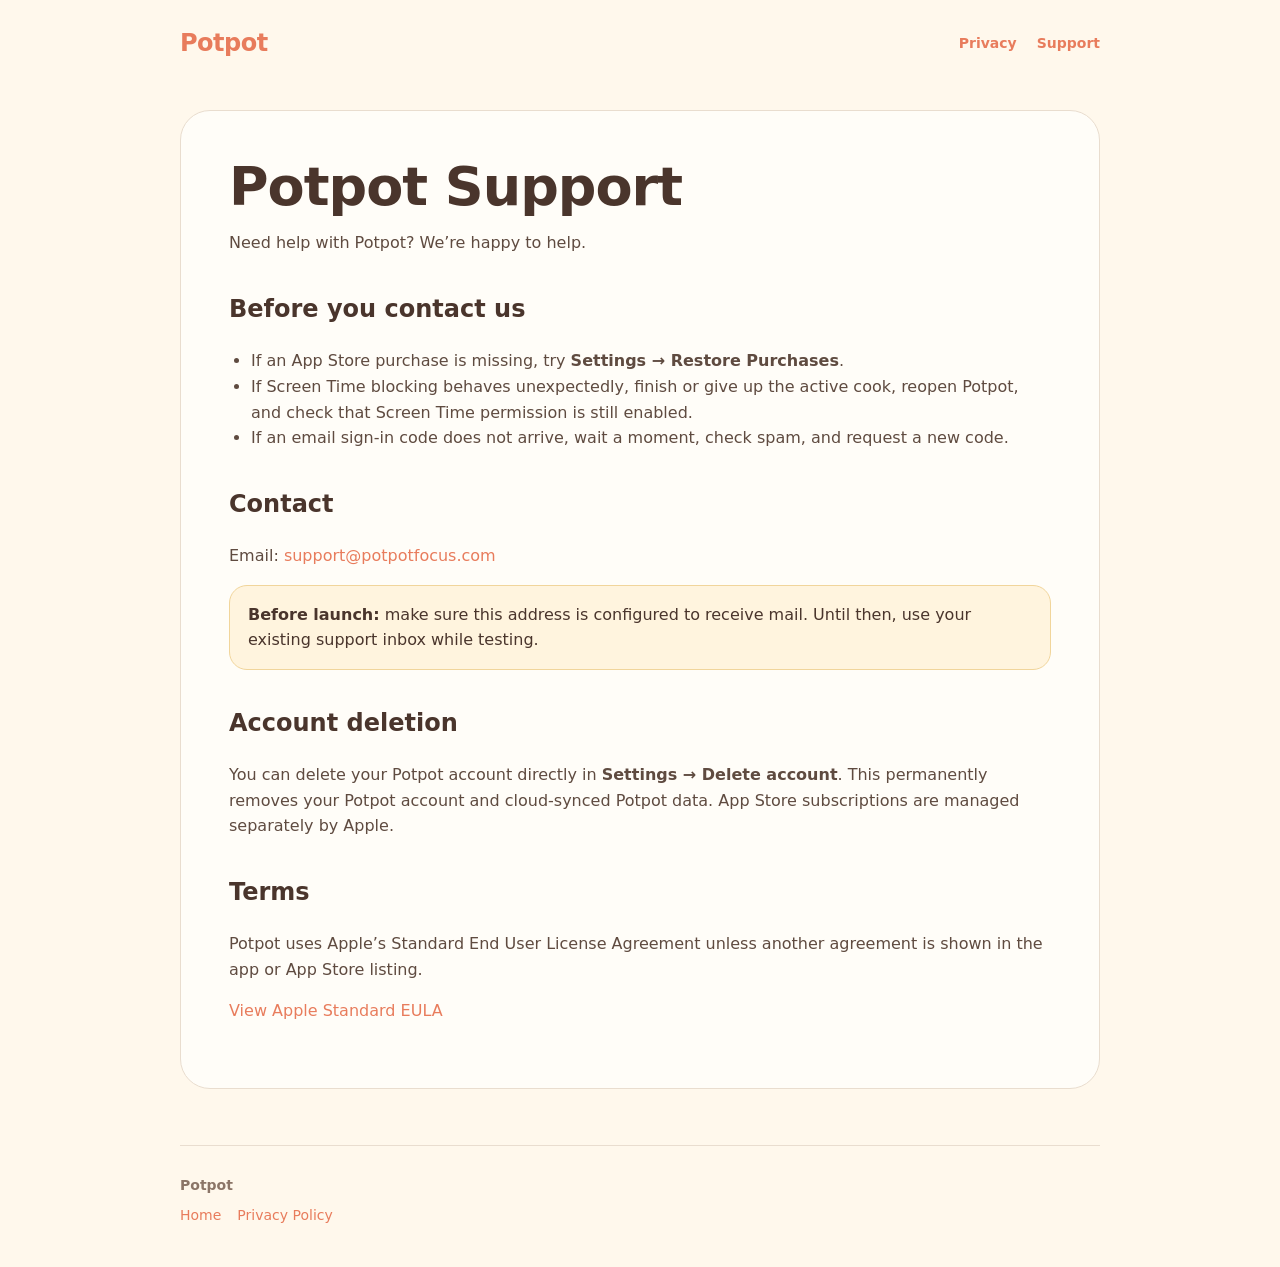
==== support.html @ f826f235 "Add Potpot website" ====
<!doctype html>
<html lang="en">
<head>
  <meta charset="utf-8" />
  <meta name="viewport" content="width=device-width,initial-scale=1" />
  <title>Support — Potpot</title>
  <meta name="description" content="Get support for Potpot." />
  <link rel="stylesheet" href="styles.css" />
</head>
<body>
  <div class="wrap">
    <nav><a class="brand" href="index.html">Potpot</a><div class="navlinks"><a href="privacy.html">Privacy</a><a href="support.html">Support</a></div></nav>
    <main class="content">
      <h1>Potpot Support</h1>
      <p>Need help with Potpot? We’re happy to help.</p>

      <h2>Before you contact us</h2>
      <ul>
        <li>If an App Store purchase is missing, try <strong>Settings → Restore Purchases</strong>.</li>
        <li>If Screen Time blocking behaves unexpectedly, finish or give up the active cook, reopen Potpot, and check that Screen Time permission is still enabled.</li>
        <li>If an email sign-in code does not arrive, wait a moment, check spam, and request a new code.</li>
      </ul>

      <h2>Contact</h2>
      <p>Email: <a href="mailto:support@potpotfocus.com">support@potpotfocus.com</a></p>
      <div class="note"><strong>Before launch:</strong> make sure this address is configured to receive mail. Until then, use your existing support inbox while testing.</div>

      <h2>Account deletion</h2>
      <p>You can delete your Potpot account directly in <strong>Settings → Delete account</strong>. This permanently removes your Potpot account and cloud-synced Potpot data. App Store subscriptions are managed separately by Apple.</p>

      <h2>Terms</h2>
      <p>Potpot uses Apple’s Standard End User License Agreement unless another agreement is shown in the app or App Store listing.</p>
      <p><a href="https://www.apple.com/legal/internet-services/itunes/dev/stdeula/">View Apple Standard EULA</a></p>
    </main>
    <footer><strong>Potpot</strong><div class="footerlinks"><a href="index.html">Home</a><a href="privacy.html">Privacy Policy</a></div></footer>
  </div>
</body>
</html>
---- styles.css ----
:root {
  --cream: #FFF8EC;
  --paper: #FFFDF8;
  --ink: #4A352C;
  --soft-ink: #8B7567;
  --terracotta: #E87C5C;
  --peach: #F7B49F;
  --mustard: #F6C64F;
  --line: #E9DDCF;
  --green: #7FA56A;
}
* { box-sizing: border-box; }
html { scroll-behavior: smooth; }
body {
  margin: 0;
  background: var(--cream);
  color: var(--ink);
  font-family: ui-rounded, "SF Pro Rounded", "Avenir Next", system-ui, -apple-system, BlinkMacSystemFont, "Segoe UI", sans-serif;
  line-height: 1.6;
}
a { color: var(--terracotta); text-decoration: none; }
a:hover { text-decoration: underline; }
.wrap { width: min(920px, calc(100% - 40px)); margin: 0 auto; }
nav { display:flex; justify-content:space-between; align-items:center; padding:24px 0; }
.brand { font-weight: 850; font-size: 24px; letter-spacing: -0.5px; }
.navlinks { display:flex; gap:20px; font-weight:650; font-size:14px; }
.hero { padding: 72px 0 56px; text-align:center; }
.pot { width: 96px; height: 96px; border-radius: 28px; display:grid; place-items:center; margin:0 auto 24px; background:var(--mustard); font-size:52px; box-shadow: 0 8px 0 rgba(74,53,44,.12); }
h1 { font-size: clamp(44px, 8vw, 76px); line-height: 1.02; margin: 0; letter-spacing: -2px; }
.tagline { max-width:680px; margin:18px auto 0; font-size: clamp(18px, 3vw, 24px); color:var(--soft-ink); }
.pill { display:inline-block; margin-top:26px; padding:12px 18px; background:var(--terracotta); color:white; border-radius:999px; font-weight:750; }
.grid { display:grid; grid-template-columns: repeat(3, 1fr); gap:16px; margin: 30px 0 70px; }
.card { background:var(--paper); border:1px solid var(--line); border-radius:28px; padding:26px; box-shadow: 0 8px 24px rgba(74,53,44,.05); }
.card .emoji { font-size:30px; }
.card h3 { margin:10px 0 8px; font-size:20px; }
.card p { margin:0; color:var(--soft-ink); }
.content { background:var(--paper); border:1px solid var(--line); border-radius:30px; padding: clamp(24px, 5vw, 48px); margin: 24px 0 56px; }
.content h1 { font-size: clamp(36px, 6vw, 54px); letter-spacing:-1px; }
.content h2 { margin-top:34px; font-size:24px; }
.content h3 { margin-top:26px; }
.content p, .content li { color:#5f4b40; }
.content ul { padding-left:22px; }
.note { background:#FFF4DE; border:1px solid #F1D59B; padding:16px 18px; border-radius:18px; }
.button { display:inline-block; padding:13px 18px; background:var(--terracotta); color:white; border-radius:14px; font-weight:750; }
footer { border-top:1px solid var(--line); padding:28px 0 40px; color:var(--soft-ink); font-size:14px; }
.footerlinks { display:flex; flex-wrap:wrap; gap:16px; margin-top:8px; }
@media (max-width: 700px) {
  .grid { grid-template-columns: 1fr; }
  .navlinks { gap:12px; }
  nav { align-items:flex-start; }
  .hero { padding-top:48px; }
}
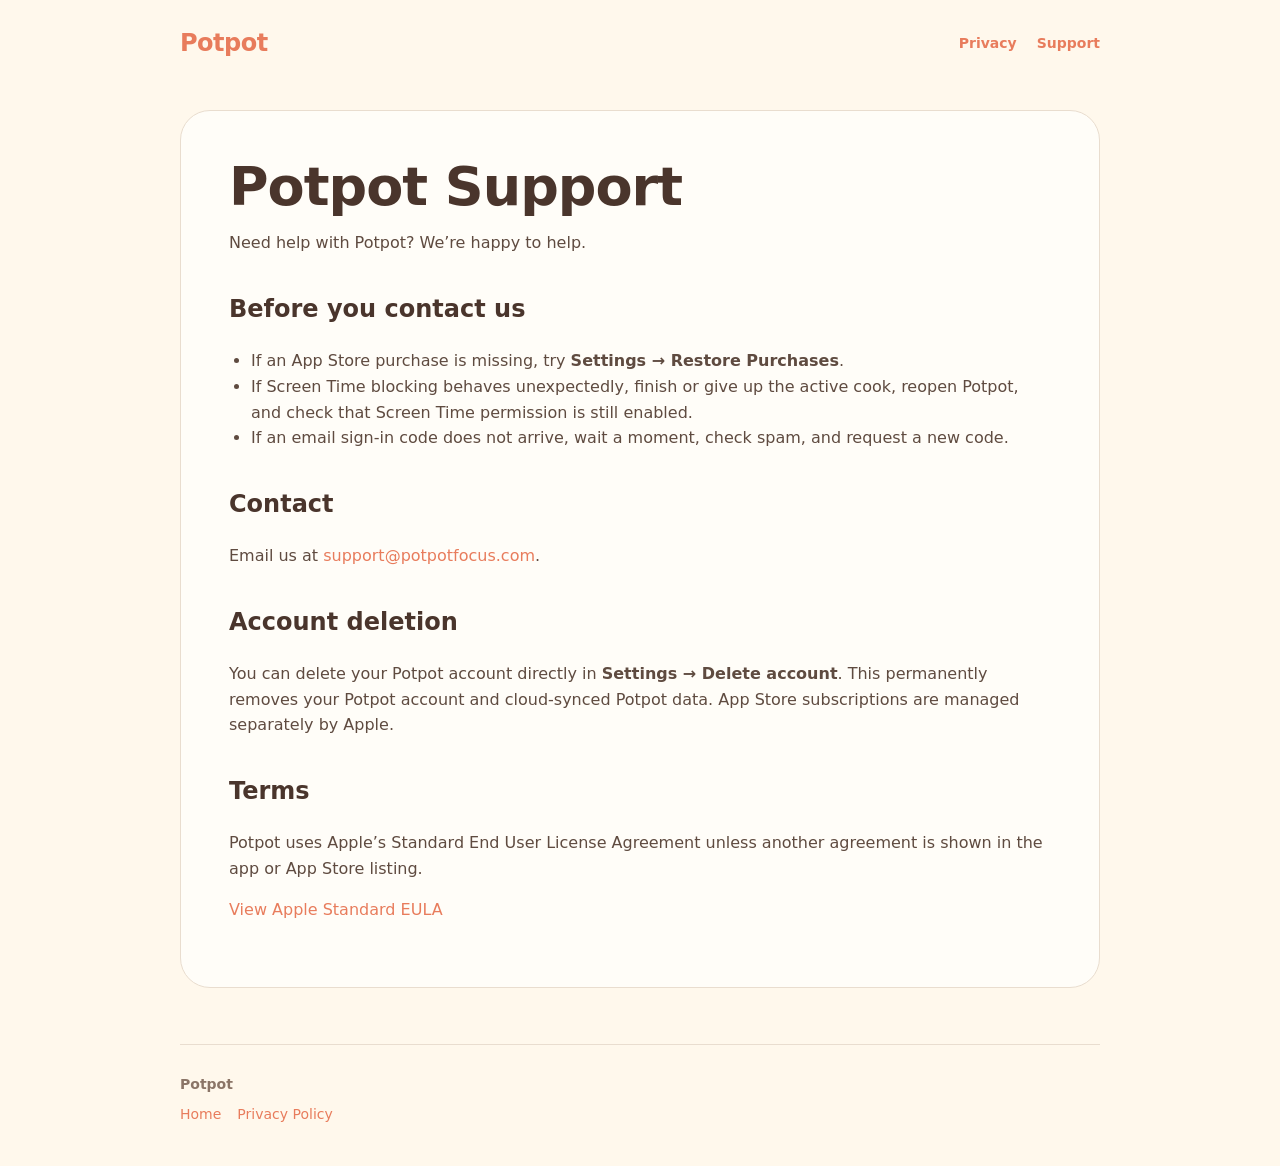
==== commit 10fc6f07: "Update privacy and support pages" ====
--- a/support.html
+++ b/support.html
@@ -22,8 +22,7 @@
       </ul>
 
       <h2>Contact</h2>
-      <p>Email: <a href="mailto:support@potpotfocus.com">support@potpotfocus.com</a></p>
-      <div class="note"><strong>Before launch:</strong> make sure this address is configured to receive mail. Until then, use your existing support inbox while testing.</div>
+      <p>Email us at <a href="mailto:support@potpotfocus.com">support@potpotfocus.com</a>.</p>
 
       <h2>Account deletion</h2>
       <p>You can delete your Potpot account directly in <strong>Settings → Delete account</strong>. This permanently removes your Potpot account and cloud-synced Potpot data. App Store subscriptions are managed separately by Apple.</p>
